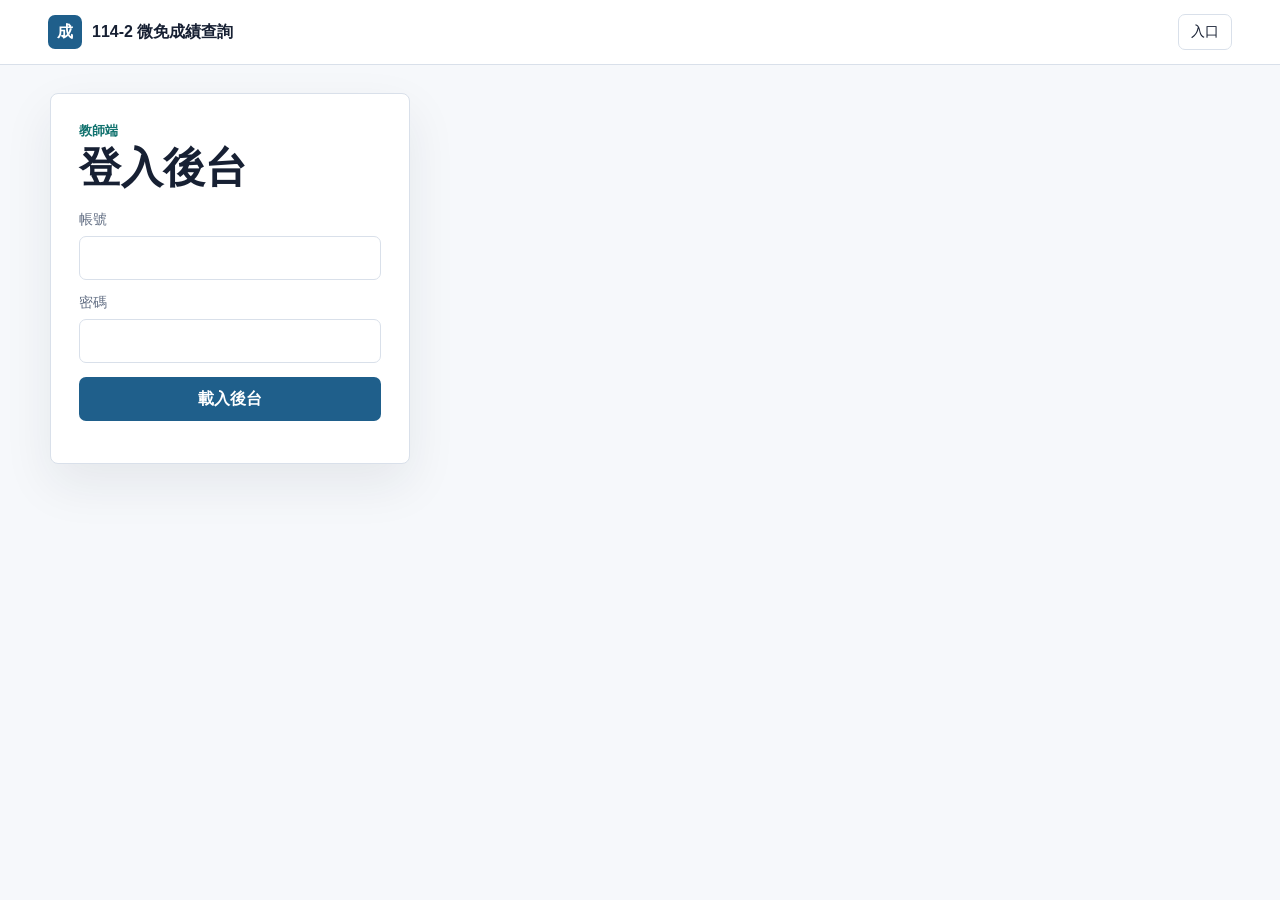
==== admin.html @ 158fa00f "V1" ====
<!doctype html>
<html lang="zh-Hant">
  <head>
    <meta charset="utf-8">
    <meta name="viewport" content="width=device-width, initial-scale=1">
    <title>成績後台</title>
    <link rel="stylesheet" href="assets/styles.css">
    <script defer src="config.js"></script>
    <script defer src="assets/shared.js"></script>
    <script defer src="assets/admin.js"></script>
  </head>
  <body>
    <header class="topbar">
      <a class="brand" href="index.html" aria-label="成績查詢入口">
        <span class="brand-mark">成</span>
        <span id="course-title">成績後台</span>
      </a>
      <nav class="nav">
        <a href="index.html">入口</a>
      </nav>
    </header>

    <main class="shell">
      <section class="workspace admin-layout">
        <div id="admin-gate" class="panel">
          <div class="panel-head">
            <p class="eyebrow">教師端</p>
            <h1>登入後台</h1>
          </div>
          <form id="admin-form" class="form">
            <label>
              <span>帳號</span>
              <input id="admin-user" autocomplete="username" required>
            </label>
            <label>
              <span>密碼</span>
              <input id="admin-password" type="password" autocomplete="current-password" required>
            </label>
            <button type="submit">載入後台</button>
          </form>
          <div id="admin-status" class="status" role="status" aria-live="polite"></div>
        </div>

        <section id="dashboard" class="panel dashboard hidden" aria-live="polite">
          <div class="panel-head row-head">
            <div>
              <p class="eyebrow">後台</p>
              <h2>統計摘要</h2>
            </div>
            <button id="logout-button" class="secondary-action" type="button">登出</button>
          </div>

          <div class="metric-grid">
            <div><span>人數</span><strong id="metric-count">-</strong></div>
            <div><span>平均（90 分）</span><strong id="metric-average">-</strong></div>
            <div><span>最高</span><strong id="metric-max">-</strong></div>
            <div><span>最低</span><strong id="metric-min">-</strong></div>
          </div>

          <h3>權重設定</h3>
          <div id="weights" class="weights"></div>

          <h3>全班成績圖像</h3>
          <div id="distribution-chart" class="distribution-chart"></div>

          <h3>班級 > 學生 > 明細</h3>
          <div id="class-groups" class="class-groups"></div>
        </section>
      </section>
    </main>
  </body>
</html>
---- assets/styles.css ----
:root {
  --ink: #172033;
  --muted: #647085;
  --line: #d9e0ea;
  --paper: #f6f8fb;
  --panel: #ffffff;
  --blue: #1f5f8b;
  --teal: #12736f;
  --amber: #b66a16;
  --danger: #b42318;
  --shadow: 0 20px 50px rgba(23, 32, 51, 0.08);
}

* {
  box-sizing: border-box;
}

body {
  margin: 0;
  min-height: 100vh;
  background: var(--paper);
  color: var(--ink);
  font-family: Arial, "Noto Sans TC", sans-serif;
  letter-spacing: 0;
}

a {
  color: inherit;
}

.topbar {
  position: sticky;
  top: 0;
  z-index: 10;
  display: flex;
  align-items: center;
  justify-content: space-between;
  gap: 20px;
  padding: 14px clamp(18px, 4vw, 48px);
  background: rgba(255, 255, 255, 0.94);
  border-bottom: 1px solid var(--line);
  backdrop-filter: blur(12px);
}

.brand {
  display: inline-flex;
  align-items: center;
  gap: 10px;
  min-width: 0;
  text-decoration: none;
  font-weight: 700;
}

.brand-button {
  border: 0;
  background: transparent;
  color: var(--ink);
  cursor: default;
  font-size: 16px;
  padding: 0;
}

.brand-button:focus-visible {
  outline: 3px solid rgba(31, 95, 139, 0.18);
  border-radius: 7px;
}

.brand-mark {
  display: grid;
  place-items: center;
  width: 34px;
  height: 34px;
  color: white;
  background: var(--blue);
  border-radius: 7px;
}

.nav {
  display: flex;
  align-items: center;
  gap: 8px;
  flex-wrap: wrap;
}

.nav a,
.secondary-button {
  min-height: 36px;
  padding: 8px 12px;
  border: 1px solid var(--line);
  border-radius: 7px;
  background: white;
  color: var(--ink);
  text-decoration: none;
  font-size: 14px;
}

.shell {
  width: min(1180px, calc(100% - 32px));
  margin: 28px auto 64px;
}

.workspace {
  display: grid;
  grid-template-columns: minmax(280px, 420px) minmax(0, 1fr);
  gap: 20px;
  align-items: start;
}

.admin-layout {
  grid-template-columns: minmax(280px, 360px) minmax(0, 1fr);
}

.panel {
  background: var(--panel);
  border: 1px solid var(--line);
  border-radius: 8px;
  box-shadow: var(--shadow);
  padding: clamp(18px, 3vw, 28px);
}

.panel-head {
  margin-bottom: 20px;
}

.panel-head h1,
.panel-head h2 {
  margin: 4px 0 0;
  font-size: clamp(28px, 4vw, 42px);
  line-height: 1.12;
}

.result-panel h3,
.dashboard h3 {
  margin: 24px 0 12px;
  font-size: 17px;
}

.dashboard .panel-head h2 {
  font-size: 28px;
}

.eyebrow {
  margin: 0;
  color: var(--teal);
  font-size: 13px;
  font-weight: 700;
}

.form {
  display: grid;
  gap: 14px;
}

label {
  display: grid;
  gap: 7px;
  color: var(--muted);
  font-size: 14px;
}

input {
  width: 100%;
  min-height: 44px;
  border: 1px solid var(--line);
  border-radius: 7px;
  padding: 10px 12px;
  color: var(--ink);
  font-size: 16px;
}

input:focus {
  outline: 3px solid rgba(31, 95, 139, 0.18);
  border-color: var(--blue);
}

button {
  min-height: 44px;
  border: 0;
  border-radius: 7px;
  background: var(--blue);
  color: white;
  font-size: 16px;
  font-weight: 700;
  cursor: pointer;
}

.brand-button {
  min-height: 0;
  border: 0;
  background: transparent;
  color: var(--ink);
  cursor: default;
  font-size: 16px;
  padding: 0;
}

.secondary-action {
  min-height: 40px;
  border: 1px solid var(--line);
  background: white;
  color: var(--ink);
  padding: 8px 12px;
}

button:disabled {
  opacity: 0.65;
  cursor: wait;
}

.note,
.status {
  margin: 14px 0 0;
  color: var(--muted);
  font-size: 14px;
  line-height: 1.6;
}

.status.error {
  color: var(--danger);
}

.hidden {
  display: none !important;
}

.result-grid,
.metric-grid {
  display: grid;
  grid-template-columns: repeat(3, minmax(0, 1fr));
  gap: 12px;
  margin: 0;
}

.result-grid div,
.metric-grid div {
  min-height: 92px;
  padding: 14px;
  border: 1px solid var(--line);
  border-radius: 8px;
  background: #fbfcfe;
}

dt,
.metric-grid span {
  display: block;
  color: var(--muted);
  font-size: 13px;
}

dd,
.metric-grid strong {
  display: block;
  margin: 8px 0 0;
  color: var(--ink);
  font-size: clamp(22px, 3vw, 32px);
  font-weight: 800;
  overflow-wrap: anywhere;
}

.result-grid .total {
  border-color: rgba(18, 115, 111, 0.35);
  background: #eef8f7;
}

.missing {
  margin-top: 14px;
  padding: 12px 14px;
  border-left: 4px solid var(--amber);
  background: #fff8ed;
  color: #72430f;
}

.row-head {
  display: flex;
  align-items: start;
  justify-content: space-between;
  gap: 16px;
}

.weights {
  display: grid;
  grid-template-columns: repeat(3, minmax(0, 1fr));
  gap: 10px;
}

.weights div {
  padding: 12px;
  border: 1px solid var(--line);
  border-radius: 8px;
}

.weights span {
  display: block;
  color: var(--muted);
  font-size: 13px;
}

.weights strong {
  display: block;
  margin-top: 6px;
  font-size: 22px;
}

.inline-form {
  display: grid;
  grid-template-columns: minmax(180px, 1fr) minmax(180px, 1fr) auto;
  gap: 12px;
  align-items: end;
}

.distribution-chart {
  display: grid;
  gap: 10px;
  padding: 14px;
  border: 1px solid var(--line);
  border-radius: 8px;
  background: #fbfcfe;
}

.bar-row {
  display: grid;
  grid-template-columns: 72px minmax(120px, 1fr) 38px;
  gap: 10px;
  align-items: center;
  color: var(--muted);
  font-size: 13px;
}

.bar-track {
  height: 12px;
  overflow: hidden;
  border-radius: 999px;
  background: #e4eaf2;
}

.bar-fill {
  height: 100%;
  border-radius: inherit;
  background: linear-gradient(90deg, var(--teal), var(--blue));
}

.class-groups {
  display: grid;
  gap: 14px;
}

.class-card,
.student-card {
  border: 1px solid var(--line);
  border-radius: 8px;
  background: #fbfcfe;
}

.class-card > summary,
.student-card > summary {
  display: grid;
  gap: 4px;
  padding: 14px;
  cursor: pointer;
  font-weight: 700;
}

.class-card small,
.student-card small {
  color: var(--muted);
  font-weight: 400;
}

.class-body {
  display: grid;
  gap: 14px;
  padding: 0 14px 14px;
}

.student-stack {
  display: grid;
  gap: 10px;
}

#teacher-dashboard .panel {
  box-shadow: 0 14px 36px rgba(23, 32, 51, 0.07);
}

#teacher-class-tabs button {
  transition: transform 140ms ease, box-shadow 140ms ease, border-color 140ms ease;
}

#teacher-class-tabs button:hover {
  transform: translateY(-1px);
  box-shadow: 0 8px 18px rgba(23, 32, 51, 0.08);
}

#teacher-overview-cards > div,
#teacher-summary-cards > section {
  min-height: 108px;
}

#teacher-summary-cards {
  align-items: stretch;
}

#teacher-student-list > button {
  transition: transform 140ms ease, border-color 140ms ease, box-shadow 140ms ease;
}

#teacher-student-list > button:hover {
  transform: translateY(-1px);
  border-color: rgba(31, 95, 139, 0.35);
  box-shadow: 0 10px 24px rgba(23, 32, 51, 0.08);
}

.student-card {
  background: white;
}

.student-detail-grid {
  display: grid;
  grid-template-columns: repeat(3, minmax(0, 1fr));
  gap: 14px;
  padding: 0 14px 14px;
}

.student-detail-grid h4 {
  margin: 0 0 8px;
}

.table-wrap {
  overflow-x: auto;
  border: 1px solid var(--line);
  border-radius: 8px;
}

.compact-table {
  margin-bottom: 16px;
}

.compact-table table {
  min-width: 520px;
}

.login-dialog {
  width: min(440px, calc(100% - 32px));
  border: 0;
  border-radius: 10px;
  padding: 0;
  box-shadow: var(--shadow);
}

.login-dialog::backdrop {
  background: rgba(15, 23, 42, 0.35);
}

.dialog-card {
  display: grid;
  gap: 14px;
  padding: 24px;
  background: white;
}

.dialog-actions {
  display: flex;
  justify-content: end;
  gap: 10px;
}

.detail-list {
  display: grid;
  gap: 12px;
}

.detail-item {
  border: 1px solid var(--line);
  border-radius: 8px;
  padding: 14px;
  background: #fbfcfe;
}

.detail-item summary {
  cursor: pointer;
  font-weight: 700;
}

.detail-columns {
  display: grid;
  grid-template-columns: repeat(2, minmax(0, 1fr));
  gap: 14px;
  margin-top: 14px;
}

.mini-list {
  display: grid;
  gap: 6px;
  margin: 0;
  padding: 0;
  list-style: none;
  color: var(--muted);
  font-size: 14px;
}

table {
  width: 100%;
  min-width: 760px;
  border-collapse: collapse;
  background: white;
}

th,
td {
  padding: 10px 12px;
  border-bottom: 1px solid var(--line);
  text-align: left;
  white-space: nowrap;
}

th {
  background: #eef3f8;
  font-size: 13px;
}

td {
  font-size: 14px;
}

@media (max-width: 860px) {
  .workspace,
  .admin-layout {
    grid-template-columns: 1fr;
  }

  .result-grid,
  .metric-grid,
  .weights,
  .inline-form,
  .detail-columns,
  .student-detail-grid {
    grid-template-columns: 1fr;
  }

  .row-head {
    display: grid;
  }
}

@media (max-width: 640px) {
  .login-dialog {
    width: 100%;
    max-width: none;
    margin: auto 0 0;
    border-radius: 16px 16px 0 0;
  }
}
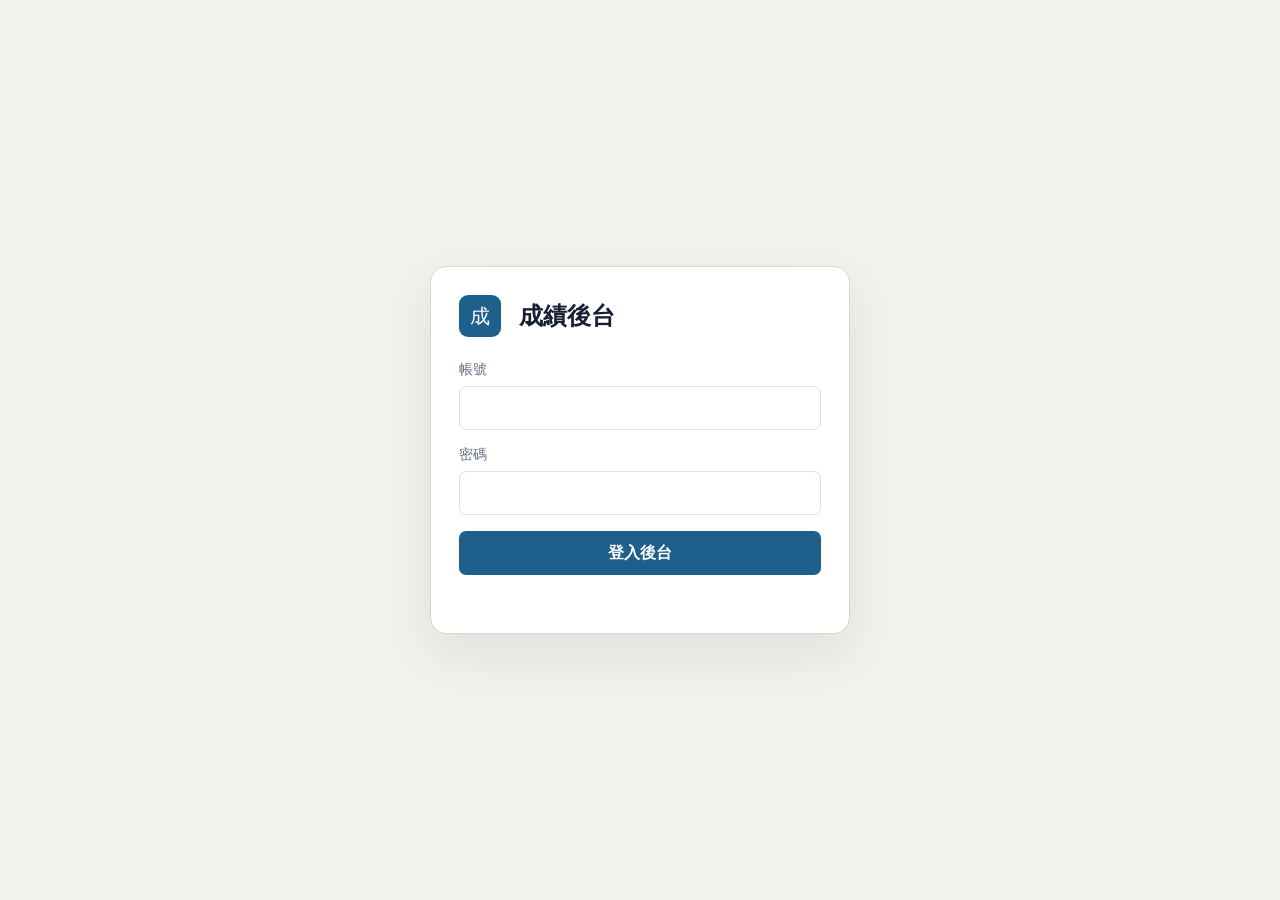
==== commit 4b86af8d: "V2" ====
--- a/admin.html
+++ b/admin.html
@@ -9,64 +9,113 @@
     <script defer src="assets/shared.js"></script>
     <script defer src="assets/admin.js"></script>
   </head>
-  <body>
-    <header class="topbar">
-      <a class="brand" href="index.html" aria-label="成績查詢入口">
-        <span class="brand-mark">成</span>
-        <span id="course-title">成績後台</span>
-      </a>
-      <nav class="nav">
-        <a href="index.html">入口</a>
-      </nav>
-    </header>
+  <body class="admin-page">
+    <section id="admin-gate" class="admin-login-screen">
+      <form id="admin-form" class="admin-login-card">
+        <div class="teacher-brand">
+          <span class="brand-mark">成</span>
+          <strong>成績後台</strong>
+        </div>
+        <label>
+          <span>帳號</span>
+          <input id="admin-user" autocomplete="username" required>
+        </label>
+        <label>
+          <span>密碼</span>
+          <input id="admin-password" type="password" autocomplete="current-password" required>
+        </label>
+        <button type="submit">登入後台</button>
+        <div id="admin-status" class="status" role="status" aria-live="polite"></div>
+      </form>
+    </section>
 
-    <main class="shell">
-      <section class="workspace admin-layout">
-        <div id="admin-gate" class="panel">
-          <div class="panel-head">
-            <p class="eyebrow">教師端</p>
-            <h1>登入後台</h1>
+    <section id="dashboard" class="teacher-dashboard hidden" aria-live="polite">
+      <div class="teacher-app">
+        <header class="teacher-app-header">
+          <div class="teacher-brand" aria-label="成績後台">
+            <span class="brand-mark">成</span>
+            <strong>成績後台</strong>
           </div>
-          <form id="admin-form" class="form">
-            <label>
-              <span>帳號</span>
-              <input id="admin-user" autocomplete="username" required>
-            </label>
-            <label>
-              <span>密碼</span>
-              <input id="admin-password" type="password" autocomplete="current-password" required>
-            </label>
-            <button type="submit">載入後台</button>
-          </form>
-          <div id="admin-status" class="status" role="status" aria-live="polite"></div>
+          <div class="teacher-header-actions">
+            <span id="teacher-alert-count" class="teacher-alert-pill">0 名示警</span>
+            <button id="logout-button" class="teacher-logout-button" type="button">登出</button>
+          </div>
+        </header>
+
+        <section id="teacher-selection-bar" class="teacher-selection-bar hidden">
+          <div class="teacher-step-control">
+            <span class="teacher-step-label">1. 選擇考試</span>
+            <div class="teacher-select-group">
+              <label class="teacher-select-label">
+                <span>類別</span>
+                <select id="teacher-exam-category-select"></select>
+              </label>
+              <label id="teacher-exam-detail-label" class="teacher-select-label hidden">
+                <span>第幾次</span>
+                <select id="teacher-exam-detail-select"></select>
+              </label>
+            </div>
+          </div>
+          <div id="teacher-class-step" class="teacher-step-control hidden">
+            <span class="teacher-step-label">2. 選擇範圍</span>
+            <div id="teacher-class-tabs" class="teacher-tabs"></div>
+          </div>
+        </section>
+
+        <div id="teacher-status" class="status" role="status" aria-live="polite"></div>
+        <div id="teacher-empty-state" class="teacher-empty-state hidden">請先選擇考試項目或學期總分。</div>
+
+        <div id="teacher-metric-cards" class="teacher-metric-grid hidden"></div>
+
+        <div class="teacher-analysis-grid hidden">
+          <section class="teacher-card teacher-chart-card">
+            <div class="teacher-card-head">
+              <h3 id="teacher-chart-title">分數分布</h3>
+            </div>
+            <div id="teacher-histogram" class="teacher-histogram"></div>
+            <div class="teacher-legend">
+              <span><i class="legend-normal"></i>正常</span>
+              <span><i class="legend-deviation"></i>均值偏差</span>
+              <span><i class="legend-fixed"></i>低於門檻</span>
+            </div>
+          </section>
+
+          <section class="teacher-card teacher-alert-settings">
+            <h3>示警設定</h3>
+            <div id="teacher-alert-settings"></div>
+          </section>
         </div>
 
-        <section id="dashboard" class="panel dashboard hidden" aria-live="polite">
-          <div class="panel-head row-head">
-            <div>
-              <p class="eyebrow">後台</p>
-              <h2>統計摘要</h2>
+        <div id="teacher-alert-banner" class="teacher-alert-banner hidden"></div>
+
+        <section class="teacher-card teacher-table-card hidden">
+          <div class="teacher-table-head">
+            <h3 id="teacher-table-title">明細</h3>
+            <div class="teacher-filter-buttons">
+              <button id="teacher-export-class" type="button">匯出全部成績</button>
+              <button id="teacher-show-all" type="button">全部</button>
+              <button id="teacher-show-alerts" type="button">示警</button>
             </div>
-            <button id="logout-button" class="secondary-action" type="button">登出</button>
           </div>
-
-          <div class="metric-grid">
-            <div><span>人數</span><strong id="metric-count">-</strong></div>
-            <div><span>平均（90 分）</span><strong id="metric-average">-</strong></div>
-            <div><span>最高</span><strong id="metric-max">-</strong></div>
-            <div><span>最低</span><strong id="metric-min">-</strong></div>
+          <div class="teacher-table-wrap">
+            <table class="teacher-table">
+              <thead>
+                <tr>
+                  <th></th>
+                  <th>姓名</th>
+                  <th><button class="sort-button" type="button" data-sort-key="score">本次</button></th>
+                  <th>班級排名</th>
+                  <th>全校排名</th>
+                  <th class="term-total-column">學期總分</th>
+                  <th>狀態</th>
+                  <th></th>
+                </tr>
+              </thead>
+              <tbody id="teacher-student-rows"></tbody>
+            </table>
           </div>
-
-          <h3>權重設定</h3>
-          <div id="weights" class="weights"></div>
-
-          <h3>全班成績圖像</h3>
-          <div id="distribution-chart" class="distribution-chart"></div>
-
-          <h3>班級 > 學生 > 明細</h3>
-          <div id="class-groups" class="class-groups"></div>
         </section>
-      </section>
-    </main>
+      </div>
+    </section>
   </body>
 </html>
--- a/assets/styles.css
+++ b/assets/styles.css
@@ -24,6 +24,10 @@
   letter-spacing: 0;
 }
 
+body.admin-page {
+  background: #f3f1ec;
+}
+
 a {
   color: inherit;
 }
@@ -106,8 +110,18 @@
   align-items: start;
 }
 
-.admin-layout {
-  grid-template-columns: minmax(280px, 360px) minmax(0, 1fr);
+.student-workspace {
+  min-height: calc(100vh - 150px);
+  grid-template-columns: minmax(280px, 460px);
+  justify-content: center;
+  align-content: center;
+}
+
+.student-workspace.has-result {
+  min-height: auto;
+  grid-template-columns: minmax(280px, 420px) minmax(0, 1fr);
+  justify-content: stretch;
+  align-content: start;
 }
 
 .panel {
@@ -377,36 +391,661 @@
   gap: 10px;
 }
 
-#teacher-dashboard .panel {
-  box-shadow: 0 14px 36px rgba(23, 32, 51, 0.07);
-}
-
-#teacher-class-tabs button {
-  transition: transform 140ms ease, box-shadow 140ms ease, border-color 140ms ease;
-}
-
-#teacher-class-tabs button:hover {
-  transform: translateY(-1px);
-  box-shadow: 0 8px 18px rgba(23, 32, 51, 0.08);
-}
-
-#teacher-overview-cards > div,
-#teacher-summary-cards > section {
-  min-height: 108px;
-}
-
-#teacher-summary-cards {
-  align-items: stretch;
-}
-
-#teacher-student-list > button {
-  transition: transform 140ms ease, border-color 140ms ease, box-shadow 140ms ease;
-}
-
-#teacher-student-list > button:hover {
-  transform: translateY(-1px);
-  border-color: rgba(31, 95, 139, 0.35);
-  box-shadow: 0 10px 24px rgba(23, 32, 51, 0.08);
+.admin-login-screen {
+  min-height: 100vh;
+  display: grid;
+  place-items: center;
+  padding: 24px;
+  background: #f3f1ec;
+}
+
+.admin-login-card {
+  width: min(420px, 100%);
+  display: grid;
+  gap: 16px;
+  padding: 28px;
+  border: 1px solid #d8d7d2;
+  border-radius: 16px;
+  background: #fff;
+  box-shadow: 0 20px 50px rgba(21, 21, 21, 0.08);
+}
+
+.admin-login-card .teacher-brand {
+  margin-bottom: 8px;
+}
+
+.admin-back-link {
+  justify-self: center;
+  color: #647085;
+  text-decoration: none;
+  font-weight: 700;
+}
+
+.teacher-dashboard {
+  margin: 0;
+}
+
+.teacher-app {
+  min-height: 100vh;
+  background: #f3f1ec;
+  color: #151515;
+}
+
+.teacher-app-header {
+  position: sticky;
+  top: 0;
+  z-index: 20;
+  display: flex;
+  align-items: center;
+  justify-content: space-between;
+  gap: 24px;
+  min-height: 96px;
+  padding: 22px clamp(20px, 3vw, 36px);
+  border: 1px solid #d8d7d2;
+  border-radius: 0 0 0 0;
+  background: rgba(255, 255, 255, 0.95);
+  backdrop-filter: blur(14px);
+}
+
+.teacher-brand {
+  display: inline-flex;
+  align-items: center;
+  gap: 18px;
+  min-width: max-content;
+  font-size: 24px;
+}
+
+.teacher-brand .brand-mark {
+  width: 42px;
+  height: 42px;
+  border-radius: 9px;
+  font-size: 20px;
+}
+
+.teacher-header-actions {
+  display: flex;
+  align-items: center;
+  gap: 12px;
+  min-width: 0;
+}
+
+.teacher-alert-pill {
+  min-width: max-content;
+  border-radius: 999px;
+  padding: 8px 16px;
+  background: #fde8e8;
+  color: #9c2020;
+  font-size: 18px;
+  font-weight: 700;
+}
+
+.teacher-tabs {
+  display: flex;
+  gap: 10px;
+  max-width: 48vw;
+  overflow-x: auto;
+  padding: 2px;
+}
+
+.teacher-tabs button,
+.teacher-filter-buttons button,
+.teacher-logout-button {
+  min-height: 58px;
+  border: 1px solid #c9c8c4;
+  border-radius: 14px;
+  background: #fff;
+  color: #151515;
+  padding: 0 28px;
+  font-size: 22px;
+}
+
+.teacher-tabs button.active {
+  border-color: #8f8e89;
+  box-shadow: inset 0 0 0 1px #8f8e89;
+}
+
+.teacher-logout-button {
+  min-width: 90px;
+  background: #efeee9;
+  font-weight: 800;
+}
+
+.teacher-app > .status {
+  width: min(100% - 48px, 1400px);
+  margin: 18px auto 0;
+}
+
+.teacher-selection-bar {
+  display: grid;
+  gap: 14px;
+  width: min(100% - 48px, 1400px);
+  margin: 24px auto 0;
+  padding: 18px;
+  border: 1px solid #d8d7d2;
+  border-radius: 14px;
+  background: #fff;
+}
+
+.teacher-step-control {
+  display: grid;
+  grid-template-columns: 130px minmax(0, 1fr);
+  align-items: center;
+  gap: 18px;
+}
+
+.teacher-step-label {
+  color: #647085;
+  font-size: 17px;
+  font-weight: 800;
+}
+
+.teacher-selection-bar .teacher-select-group {
+  justify-content: start;
+}
+
+.teacher-selection-bar .teacher-tabs {
+  max-width: 100%;
+}
+
+.teacher-empty-state {
+  display: grid;
+  place-items: center;
+  width: min(100% - 48px, 1400px);
+  min-height: 260px;
+  margin: 28px auto;
+  border: 1px dashed #c9c8c4;
+  border-radius: 14px;
+  background: rgba(255, 255, 255, 0.62);
+  color: #647085;
+  font-size: 24px;
+  font-weight: 800;
+}
+
+.teacher-metric-grid,
+.teacher-analysis-grid,
+.teacher-alert-banner,
+.teacher-table-card {
+  width: min(100% - 48px, 1400px);
+  margin-left: auto;
+  margin-right: auto;
+}
+
+.teacher-metric-grid {
+  display: grid;
+  grid-template-columns: repeat(4, minmax(0, 1fr));
+  gap: 16px;
+  padding-top: 28px;
+}
+
+.teacher-metric-card,
+.teacher-card {
+  border: 1px solid #d8d7d2;
+  border-radius: 14px;
+  background: #fff;
+}
+
+.teacher-metric-card {
+  min-height: 110px;
+  padding: 22px 24px;
+}
+
+.teacher-metric-card span {
+  display: block;
+  color: #3f3f3c;
+  font-size: 18px;
+  font-weight: 700;
+}
+
+.teacher-metric-card strong {
+  display: block;
+  margin-top: 10px;
+  font-size: 38px;
+  line-height: 1;
+}
+
+.teacher-analysis-grid {
+  display: grid;
+  grid-template-columns: minmax(0, 1fr) 360px;
+  gap: 24px;
+  margin-top: 24px;
+}
+
+.teacher-card {
+  padding: 28px;
+}
+
+.teacher-card h3 {
+  margin: 0;
+  font-size: 24px;
+}
+
+.teacher-card-head {
+  display: flex;
+  align-items: start;
+  justify-content: space-between;
+  gap: 24px;
+}
+
+.teacher-select-group {
+  display: flex;
+  align-items: center;
+  justify-content: end;
+  gap: 12px;
+  flex-wrap: wrap;
+}
+
+.teacher-select-label {
+  display: grid;
+  grid-template-columns: auto auto;
+  align-items: center;
+  gap: 16px;
+  color: #333;
+  font-size: 18px;
+  font-weight: 700;
+}
+
+.teacher-select-label select {
+  min-width: 140px;
+  max-width: 260px;
+  min-height: 58px;
+  border: 1px solid #bfbebb;
+  border-radius: 14px;
+  padding: 0 44px 0 22px;
+  background: white;
+  color: #151515;
+  font-size: 22px;
+  font-weight: 700;
+}
+
+.teacher-histogram {
+  display: grid;
+  grid-template-columns: repeat(7, minmax(56px, 1fr));
+  gap: 10px;
+  align-items: end;
+  min-height: 230px;
+  padding-top: 34px;
+}
+
+.teacher-bin {
+  display: grid;
+  grid-template-rows: 28px 140px 26px;
+  gap: 8px;
+  align-items: end;
+  text-align: center;
+  color: #3f3f3c;
+  font-size: 16px;
+}
+
+.teacher-bin-count {
+  font-weight: 700;
+}
+
+.teacher-bin-bar {
+  width: min(70%, 82px);
+  min-height: 0;
+  justify-self: center;
+  border-radius: 9px 9px 3px 3px;
+  background: #a9a0ee;
+  transition: height 0.18s ease;
+}
+
+.teacher-bin-bar.warn {
+  background: #f0a329;
+}
+
+.teacher-bin-bar.danger {
+  background: #e54b4b;
+}
+
+.teacher-legend {
+  display: flex;
+  gap: 16px;
+  flex-wrap: wrap;
+  margin-top: 10px;
+  color: #333;
+  font-size: 16px;
+  font-weight: 700;
+}
+
+.teacher-legend span {
+  display: inline-flex;
+  align-items: center;
+  gap: 7px;
+}
+
+.teacher-legend i {
+  width: 14px;
+  height: 14px;
+  border-radius: 3px;
+}
+
+.legend-normal {
+  background: #a9a0ee;
+}
+
+.legend-deviation {
+  background: #f0a329;
+}
+
+.legend-fixed {
+  background: #e54b4b;
+}
+
+.teacher-alert-settings {
+  display: grid;
+  align-content: start;
+  gap: 28px;
+}
+
+.alert-control {
+  display: grid;
+  gap: 12px;
+}
+
+.control-label {
+  justify-self: start;
+  border: 1px solid #c9c8c4;
+  border-radius: 12px;
+  padding: 8px 14px;
+  background: #fff;
+  font-weight: 700;
+}
+
+.range-row,
+.alert-input-row {
+  display: grid;
+  grid-template-columns: auto 1fr auto;
+  align-items: center;
+  gap: 12px;
+  font-size: 18px;
+  font-weight: 700;
+}
+
+.range-row input {
+  min-height: 0;
+  padding: 0;
+  accent-color: #a9a0ee;
+}
+
+.alert-input-row input {
+  width: 110px;
+  min-height: 48px;
+  border: 1px solid #c9c8c4;
+  border-radius: 10px;
+  padding: 8px 12px;
+  color: #151515;
+  font-size: 22px;
+  font-weight: 800;
+  text-align: center;
+}
+
+.alert-divider {
+  height: 1px;
+  background: #ddd9d2;
+}
+
+.teacher-alert-banner {
+  display: flex;
+  align-items: center;
+  gap: 16px;
+  margin-top: 24px;
+  padding: 18px 24px;
+  border: 1px solid #ff7a7a;
+  border-radius: 14px;
+  background: #fdeaea;
+  color: #991f1f;
+  font-size: 22px;
+  font-weight: 800;
+}
+
+.teacher-alert-banner strong {
+  display: grid;
+  place-items: center;
+  width: 24px;
+  height: 24px;
+  border: 2px solid currentColor;
+  border-radius: 999px;
+  font-size: 16px;
+}
+
+.teacher-table-card {
+  margin-top: 34px;
+  margin-bottom: 28px;
+}
+
+.teacher-table-head {
+  display: flex;
+  align-items: start;
+  justify-content: space-between;
+  gap: 18px;
+  margin-bottom: 22px;
+}
+
+.teacher-filter-buttons {
+  display: flex;
+  gap: 10px;
+}
+
+.teacher-filter-buttons button {
+  min-width: 112px;
+}
+
+.teacher-filter-buttons button.active {
+  border-color: #8f8e89;
+  box-shadow: inset 0 0 0 1px #8f8e89;
+}
+
+.teacher-table-wrap {
+  overflow-x: auto;
+}
+
+.teacher-table {
+  min-width: 1040px;
+  border-collapse: collapse;
+}
+
+.teacher-table th {
+  background: white;
+  color: #3f3f3c;
+  font-size: 18px;
+}
+
+.sort-button {
+  border: 0;
+  background: transparent;
+  color: inherit;
+  padding: 0;
+  font: inherit;
+  font-weight: 800;
+  cursor: pointer;
+}
+
+.sort-button.active {
+  color: var(--blue);
+}
+
+.teacher-table td {
+  padding: 14px 16px;
+  font-size: 22px;
+  vertical-align: middle;
+}
+
+.teacher-table td small {
+  display: block;
+  margin-top: 4px;
+  color: #77736d;
+  font-size: 13px;
+}
+
+.teacher-table tr {
+  cursor: pointer;
+}
+
+.teacher-table tr.is-open {
+  background: #f8fafc;
+}
+
+.student-avatar {
+  display: grid;
+  place-items: center;
+  width: 38px;
+  height: 38px;
+  border-radius: 999px;
+  font-size: 18px;
+  font-weight: 800;
+}
+
+.color-0 { background: #b9dcff; color: #144a7a; }
+.color-1 { background: #9ee3ce; color: #11604e; }
+.color-2 { background: #ffc0ad; color: #893723; }
+.color-3 { background: #c8b8ff; color: #5140a4; }
+.color-4 { background: #ffc96f; color: #734800; }
+.color-5 { background: #b9df85; color: #44691f; }
+.color-6 { background: #ea86ad; color: #7f2044; }
+.color-7 { background: #9fd3ff; color: #18577f; }
+
+.status-badge {
+  display: inline-flex;
+  align-items: center;
+  min-width: 86px;
+  justify-content: center;
+  border-radius: 999px;
+  padding: 6px 14px;
+  font-size: 16px;
+  font-weight: 800;
+}
+
+.status-badge.ok {
+  background: #dff7ed;
+  color: #075d47;
+}
+
+.status-badge.danger {
+  background: #fbe7e7;
+  color: #982323;
+}
+
+.row-arrow {
+  color: #363633;
+  font-size: 34px !important;
+  text-align: right;
+}
+
+.student-inline-detail-row td {
+  padding: 0 16px 20px;
+  background: #f8fafc;
+  white-space: normal;
+}
+
+.student-inline-detail {
+  display: grid;
+  gap: 18px;
+  border: 1px solid #d8e0ea;
+  border-radius: 12px;
+  padding: 22px;
+  background: #fff;
+}
+
+.inline-detail-head {
+  display: flex;
+  align-items: start;
+  justify-content: space-between;
+  gap: 20px;
+}
+
+.inline-detail-head strong {
+  display: block;
+  margin-top: 4px;
+  font-size: 28px;
+}
+
+.inline-detail-eyebrow {
+  color: #12736f;
+  font-size: 14px;
+  font-weight: 800;
+}
+
+.inline-selected-score {
+  display: grid;
+  justify-items: end;
+  gap: 4px;
+  min-width: 180px;
+}
+
+.inline-selected-score span,
+.inline-selected-score small {
+  color: #647085;
+  font-size: 14px;
+  font-weight: 800;
+}
+
+.inline-selected-score strong {
+  margin: 0;
+  font-size: 34px;
+}
+
+.inline-score-grid {
+  display: grid;
+  grid-template-columns: repeat(auto-fit, minmax(180px, 1fr));
+  gap: 10px;
+}
+
+.inline-score-item,
+.inline-detail-card,
+.inline-detail-empty {
+  display: grid;
+  gap: 4px;
+  border: 1px solid var(--line);
+  border-radius: 8px;
+  padding: 12px 14px;
+  background: #fff;
+}
+
+.inline-score-item span,
+.inline-detail-card span {
+  color: #647085;
+  font-size: 14px;
+  font-weight: 700;
+}
+
+.inline-score-item span small {
+  display: block;
+  margin-top: 2px;
+  font-size: 12px;
+  font-weight: 600;
+}
+
+.inline-score-item strong,
+.inline-detail-card strong {
+  font-size: 20px;
+}
+
+.inline-detail-card small,
+.inline-detail-empty {
+  color: #647085;
+  font-size: 13px;
+}
+
+.inline-total {
+  background: #eaf7f5;
+  border-color: #a8d6d0;
+}
+
+.inline-detail-columns {
+  display: grid;
+  grid-template-columns: repeat(2, minmax(0, 1fr));
+  gap: 14px;
+}
+
+.inline-detail-section h4 {
+  margin: 0 0 10px;
+  font-size: 17px;
+}
+
+.inline-detail-card-grid {
+  display: grid;
+  grid-template-columns: repeat(auto-fit, minmax(150px, 1fr));
+  gap: 10px;
 }
 
 .student-card {
@@ -438,29 +1077,8 @@
   min-width: 520px;
 }
 
-.login-dialog {
-  width: min(440px, calc(100% - 32px));
-  border: 0;
-  border-radius: 10px;
-  padding: 0;
-  box-shadow: var(--shadow);
-}
-
-.login-dialog::backdrop {
-  background: rgba(15, 23, 42, 0.35);
-}
-
-.dialog-card {
-  display: grid;
-  gap: 14px;
-  padding: 24px;
-  background: white;
-}
-
-.dialog-actions {
-  display: flex;
-  justify-content: end;
-  gap: 10px;
+.quiz-detail-table {
+  min-width: 640px;
 }
 
 .detail-list {
@@ -522,8 +1140,54 @@
 }
 
 @media (max-width: 860px) {
-  .workspace,
-  .admin-layout {
+  .workspace {
+    grid-template-columns: 1fr;
+  }
+
+  .teacher-app-header {
+    position: static;
+    display: grid;
+    gap: 16px;
+  }
+
+  .teacher-header-actions {
+    display: grid;
+    width: 100%;
+  }
+
+  .teacher-tabs {
+    max-width: 100%;
+  }
+
+  .teacher-step-control {
+    grid-template-columns: 1fr;
+  }
+
+  .teacher-metric-grid,
+  .teacher-analysis-grid {
+    grid-template-columns: 1fr;
+  }
+
+  .teacher-metric-grid,
+  .teacher-analysis-grid,
+  .teacher-alert-banner,
+  .teacher-table-card,
+  .teacher-selection-bar,
+  .teacher-empty-state {
+    width: min(100% - 28px, 1400px);
+  }
+
+  .teacher-card-head,
+  .teacher-table-head,
+  .inline-detail-head {
+    display: grid;
+  }
+
+  .inline-selected-score {
+    justify-items: start;
+  }
+
+  .inline-detail-columns {
     grid-template-columns: 1fr;
   }
 
@@ -541,11 +1205,711 @@
   }
 }
 
-@media (max-width: 640px) {
-  .login-dialog {
-    width: 100%;
-    max-width: none;
-    margin: auto 0 0;
-    border-radius: 16px 16px 0 0;
+/* ====================== 方案 B：儀表板卡片風格擴充 ====================== */
+
+.warn-panel {
+  display: grid;
+  grid-template-columns: repeat(auto-fit, minmax(220px, 1fr));
+  gap: 12px;
+  margin-bottom: 8px;
+}
+
+.warn-card {
+  padding: 14px 16px;
+  border: 1px solid var(--line);
+  border-radius: 10px;
+  background: white;
+}
+
+.warn-card-head {
+  display: flex;
+  align-items: center;
+  gap: 10px;
+  margin-bottom: 12px;
+}
+
+.warn-card-head strong {
+  flex: 1;
+  font-size: 14px;
+  font-weight: 700;
+}
+
+.warn-dot {
+  display: inline-block;
+  width: 10px;
+  height: 10px;
+  border-radius: 50%;
+}
+
+.warn-dot-amber { background: #f1b35a; }
+.warn-dot-red { background: #e07a73; }
+
+.switch {
+  position: relative;
+  display: inline-block;
+  width: 36px;
+  height: 20px;
+}
+
+.switch input {
+  opacity: 0;
+  width: 0;
+  height: 0;
+  margin: 0;
+  min-height: 0;
+}
+
+.switch span {
+  position: absolute;
+  inset: 0;
+  background: #d3d8e0;
+  border-radius: 20px;
+  cursor: pointer;
+  transition: background 0.15s;
+}
+
+.switch span::before {
+  content: "";
+  position: absolute;
+  top: 2px;
+  left: 2px;
+  width: 16px;
+  height: 16px;
+  background: white;
+  border-radius: 50%;
+  transition: left 0.15s;
+}
+
+.switch input:checked + span {
+  background: var(--blue);
+}
+
+.switch input:checked + span::before {
+  left: 18px;
+}
+
+.warn-card-body {
+  display: flex;
+  align-items: center;
+  gap: 8px;
+  color: var(--muted);
+  font-size: 14px;
+}
+
+.warn-card-body input[type="number"] {
+  width: 64px;
+  min-height: 32px;
+  padding: 4px 8px;
+  font-size: 14px;
+  font-weight: 700;
+  color: var(--ink);
+  text-align: center;
+  border-radius: 6px;
+}
+
+.class-groups {
+  display: grid;
+  gap: 18px;
+}
+
+.class-board {
+  border: 1px solid var(--line);
+  border-radius: 12px;
+  background: white;
+  padding: 18px 20px;
+  box-shadow: 0 6px 20px rgba(23, 32, 51, 0.04);
+}
+
+.board-head {
+  display: flex;
+  align-items: flex-start;
+  justify-content: space-between;
+  gap: 14px;
+  margin-bottom: 14px;
+  padding-bottom: 14px;
+  border-bottom: 1px solid var(--line);
+}
+
+.board-head-title {
+  display: grid;
+  gap: 4px;
+  min-width: 0;
+}
+
+.board-head-title h3 {
+  margin: 0 !important;
+  font-size: 18px;
+  font-weight: 700;
+}
+
+.board-meta {
+  color: var(--muted);
+  font-size: 13px;
+}
+
+.board-head-actions {
+  display: inline-flex;
+  align-items: center;
+  gap: 10px;
+  flex-shrink: 0;
+}
+
+.alert-pill {
+  display: none;
+  font-size: 12px;
+  font-weight: 700;
+  padding: 4px 10px;
+  border-radius: 999px;
+  background: #fee4e2;
+  color: var(--danger);
+}
+
+.alert-pill.is-visible {
+  display: inline-flex;
+}
+
+.board-export {
+  min-height: 36px;
+  padding: 6px 14px;
+  font-size: 13px;
+  font-weight: 700;
+  color: var(--ink);
+  background: white;
+  border: 1px solid var(--line);
+  border-radius: 8px;
+  cursor: pointer;
+  transition: border-color 0.15s, background 0.15s;
+}
+
+.board-export:hover {
+  border-color: var(--blue);
+  background: #f4f8fb;
+}
+
+.exam-picker {
+  display: flex;
+  gap: 12px;
+  flex-wrap: wrap;
+  margin-bottom: 14px;
+}
+
+.picker-group {
+  display: inline-flex;
+  align-items: center;
+  gap: 8px;
+  padding: 6px 10px;
+  border: 1px solid var(--line);
+  border-radius: 8px;
+  background: #fbfcfe;
+}
+
+.picker-group.is-hidden {
+  display: none;
+}
+
+.picker-group label {
+  margin: 0;
+  font-size: 13px;
+  color: var(--muted);
+  font-weight: 700;
+}
+
+.picker-group select {
+  min-height: 32px;
+  padding: 4px 8px;
+  font-size: 14px;
+  border: 1px solid var(--line);
+  border-radius: 6px;
+  background: white;
+  color: var(--ink);
+  cursor: pointer;
+}
+
+.metric-row {
+  display: grid;
+  grid-template-columns: repeat(4, minmax(0, 1fr));
+  gap: 10px;
+  margin-bottom: 14px;
+}
+
+.metric-tile {
+  padding: 12px 14px;
+  border-radius: 10px;
+  background: #f6f8fb;
+}
+
+.metric-tile span {
+  display: block;
+  color: var(--muted);
+  font-size: 12px;
+  font-weight: 400;
+}
+
+.metric-tile strong {
+  display: block;
+  margin-top: 4px;
+  font-size: 22px;
+  font-weight: 700;
+  color: var(--ink);
+}
+
+.dist-card {
+  padding: 14px 16px;
+  border-radius: 10px;
+  background: #fbfcfe;
+  border: 1px solid var(--line);
+  margin-bottom: 14px;
+}
+
+.dist-card-head {
+  display: flex;
+  align-items: center;
+  justify-content: space-between;
+  gap: 10px;
+  margin-bottom: 10px;
+}
+
+.dist-card-head strong {
+  font-size: 14px;
+  font-weight: 700;
+}
+
+.dist-legend {
+  display: inline-flex;
+  gap: 12px;
+  flex-wrap: wrap;
+  font-size: 12px;
+  color: var(--muted);
+}
+
+.dist-legend-item {
+  display: inline-flex;
+  align-items: center;
+  gap: 4px;
+}
+
+.dist-dot {
+  width: 8px;
+  height: 8px;
+  border-radius: 2px;
+}
+
+.dist-dot-ok { background: #98b9d4; }
+.dist-dot-warn { background: #f1b35a; }
+.dist-dot-danger { background: #e07a73; }
+
+.dist-bars {
+  display: flex;
+  align-items: flex-end;
+  gap: 4px;
+  height: 100px;
+}
+
+.dist-col {
+  flex: 1;
+  display: flex;
+  flex-direction: column;
+  align-items: center;
+  gap: 4px;
+  height: 100%;
+  justify-content: flex-end;
+}
+
+.dist-bar {
+  width: 100%;
+  min-height: 3px;
+  border-radius: 3px 3px 0 0;
+  background: #98b9d4;
+  transition: height 0.2s ease;
+}
+
+.dist-bar-warn { background: #f1b35a; }
+.dist-bar-danger { background: #e07a73; }
+
+.dist-count {
+  font-size: 11px;
+  color: var(--muted);
+  min-height: 14px;
+}
+
+.dist-label {
+  font-size: 11px;
+  color: var(--muted);
+}
+
+.alert-strips {
+  display: grid;
+  gap: 8px;
+  margin-bottom: 14px;
+}
+
+.alert-strips:empty {
+  display: none;
+}
+
+.alert-strip {
+  display: flex;
+  align-items: flex-start;
+  gap: 10px;
+  padding: 10px 14px;
+  border-radius: 8px;
+  font-size: 14px;
+  line-height: 1.6;
+}
+
+.alert-strip strong {
+  font-weight: 700;
+}
+
+.alert-strip-danger {
+  background: #fef3f2;
+  border: 1px solid #fecdca;
+  color: var(--danger);
+}
+
+.alert-strip-warn {
+  background: #fff8ed;
+  border: 1px solid #f7d8a3;
+  color: #72430f;
+}
+
+.alert-strip-icon {
+  display: inline-flex;
+  align-items: center;
+  justify-content: center;
+  width: 22px;
+  height: 22px;
+  border-radius: 50%;
+  font-weight: 700;
+  font-size: 13px;
+  flex-shrink: 0;
+}
+
+.alert-strip-danger .alert-strip-icon {
+  background: var(--danger);
+  color: white;
+}
+
+.alert-strip-warn .alert-strip-icon {
+  background: var(--amber);
+  color: white;
+}
+
+.student-toolbar {
+  display: flex;
+  align-items: center;
+  justify-content: space-between;
+  margin-bottom: 10px;
+}
+
+.student-toolbar-title {
+  font-size: 14px;
+  font-weight: 700;
+  color: var(--ink);
+}
+
+.filter-pills {
+  display: inline-flex;
+  gap: 6px;
+}
+
+.filter-pill {
+  min-height: 0;
+  padding: 6px 12px;
+  border: 1px solid var(--line);
+  border-radius: 999px;
+  background: white;
+  color: var(--muted);
+  font-size: 12px;
+  font-weight: 700;
+  cursor: pointer;
+}
+
+.filter-pill.is-active {
+  background: var(--blue);
+  color: white;
+  border-color: var(--blue);
+}
+
+.student-stack {
+  display: grid;
+  gap: 8px;
+}
+
+.empty-note {
+  margin: 0;
+  padding: 16px;
+  text-align: center;
+  color: var(--muted);
+  font-size: 13px;
+  background: #fbfcfe;
+  border-radius: 8px;
+}
+
+.student-row {
+  border: 1px solid var(--line);
+  border-radius: 10px;
+  background: white;
+  transition: border-color 0.15s;
+}
+
+.student-row[open] {
+  border-color: var(--blue);
+}
+
+.student-row > summary {
+  display: grid;
+  gap: 6px;
+  padding: 12px 16px;
+  cursor: pointer;
+  list-style: none;
+}
+
+.student-row > summary::-webkit-details-marker {
+  display: none;
+}
+
+.student-row-main {
+  display: flex;
+  align-items: center;
+  justify-content: space-between;
+  gap: 12px;
+}
+
+.student-row-name {
+  display: inline-flex;
+  align-items: center;
+  gap: 10px;
+  flex-wrap: wrap;
+  min-width: 0;
+}
+
+.seat-no {
+  display: inline-flex;
+  align-items: center;
+  justify-content: center;
+  min-width: 28px;
+  height: 22px;
+  padding: 0 6px;
+  background: #eef3f8;
+  color: var(--muted);
+  border-radius: 5px;
+  font-size: 12px;
+  font-weight: 700;
+}
+
+.student-row-name strong {
+  font-size: 15px;
+  color: var(--ink);
+  font-weight: 700;
+}
+
+.student-row-score {
+  display: inline-flex;
+  flex-direction: column;
+  align-items: flex-end;
+  gap: 0;
+  flex-shrink: 0;
+}
+
+.score-label {
+  color: var(--muted);
+  font-size: 11px;
+}
+
+.score-value {
+  font-size: 22px;
+  font-weight: 700;
+  color: var(--ink);
+}
+
+.score-value-warn { color: var(--amber); }
+.score-value-danger { color: var(--danger); }
+
+.student-row-meta {
+  display: flex;
+  flex-wrap: wrap;
+  align-items: center;
+  gap: 4px 14px;
+  color: var(--muted);
+  font-size: 12px;
+}
+
+.row-chevron {
+  margin-left: auto;
+  font-size: 12px;
+  transition: transform 0.15s;
+}
+
+.student-row[open] .row-chevron {
+  transform: rotate(180deg);
+}
+
+.status-pill {
+  display: inline-flex;
+  align-items: center;
+  padding: 2px 10px;
+  border-radius: 999px;
+  font-size: 11px;
+  font-weight: 700;
+}
+
+.pill-ok {
+  background: #e7f5ec;
+  color: #1f6d3a;
+}
+
+.pill-warn {
+  background: #fff3dc;
+  color: var(--amber);
+}
+
+.pill-danger {
+  background: #fee4e2;
+  color: var(--danger);
+}
+
+.student-detail {
+  padding: 0 16px 16px;
+  display: grid;
+  gap: 14px;
+}
+
+.detail-block {
+  background: #fbfcfe;
+  border: 1px solid var(--line);
+  border-radius: 8px;
+  padding: 12px 14px;
+}
+
+.detail-block h4 {
+  margin: 0 0 10px;
+  font-size: 13px;
+  font-weight: 700;
+  color: var(--ink);
+}
+
+.detail-tile-grid {
+  display: grid;
+  grid-template-columns: repeat(auto-fit, minmax(110px, 1fr));
+  gap: 8px;
+}
+
+.detail-tile {
+  background: white;
+  border: 1px solid var(--line);
+  border-radius: 6px;
+  padding: 8px 10px;
+}
+
+.detail-tile span {
+  display: block;
+  color: var(--muted);
+  font-size: 11px;
+}
+
+.detail-tile strong {
+  display: block;
+  margin-top: 2px;
+  font-size: 16px;
+  font-weight: 700;
+  color: var(--ink);
+}
+
+.detail-tile-emphasis {
+  background: #eef8f7;
+  border-color: rgba(18, 115, 111, 0.35);
+}
+
+.detail-tile-emphasis strong {
+  color: var(--teal);
+}
+
+.detail-meta {
+  margin: 10px 0 0;
+  color: var(--muted);
+  font-size: 12px;
+  line-height: 1.6;
+}
+
+.detail-missing {
+  color: var(--amber);
+  font-weight: 700;
+}
+
+.detail-cols {
+  display: grid;
+  grid-template-columns: repeat(2, minmax(0, 1fr));
+  gap: 14px;
+}
+
+.detail-list {
+  margin: 0;
+  padding: 0;
+  list-style: none;
+  display: grid;
+  gap: 4px;
+}
+
+.detail-list li {
+  display: flex;
+  align-items: center;
+  justify-content: space-between;
+  gap: 8px;
+  padding: 6px 8px;
+  background: white;
+  border: 1px solid var(--line);
+  border-radius: 5px;
+  font-size: 13px;
+  flex-wrap: wrap;
+}
+
+.detail-list li.is-current-item {
+  border-color: var(--blue);
+  background: #eef5fa;
+}
+
+.detail-name {
+  flex: 1;
+  min-width: 0;
+  color: var(--ink);
+  word-break: break-all;
+}
+
+.detail-score {
+  font-weight: 700;
+  color: var(--ink);
+  min-width: 48px;
+  text-align: right;
+}
+
+.detail-extra {
+  color: var(--muted);
+  font-size: 11px;
+  flex-basis: 100%;
+}
+
+.detail-empty {
+  justify-content: center;
+  color: var(--muted);
+  font-style: italic;
+}
+
+@media (max-width: 720px) {
+  .metric-row {
+    grid-template-columns: repeat(2, minmax(0, 1fr));
   }
-}
+  .detail-cols {
+    grid-template-columns: 1fr;
+  }
+  .board-head {
+    flex-direction: column;
+  }
+  .student-row-main {
+    flex-direction: column;
+    align-items: flex-start;
+  }
+  .student-row-score {
+    align-items: flex-start;
+  }
+}
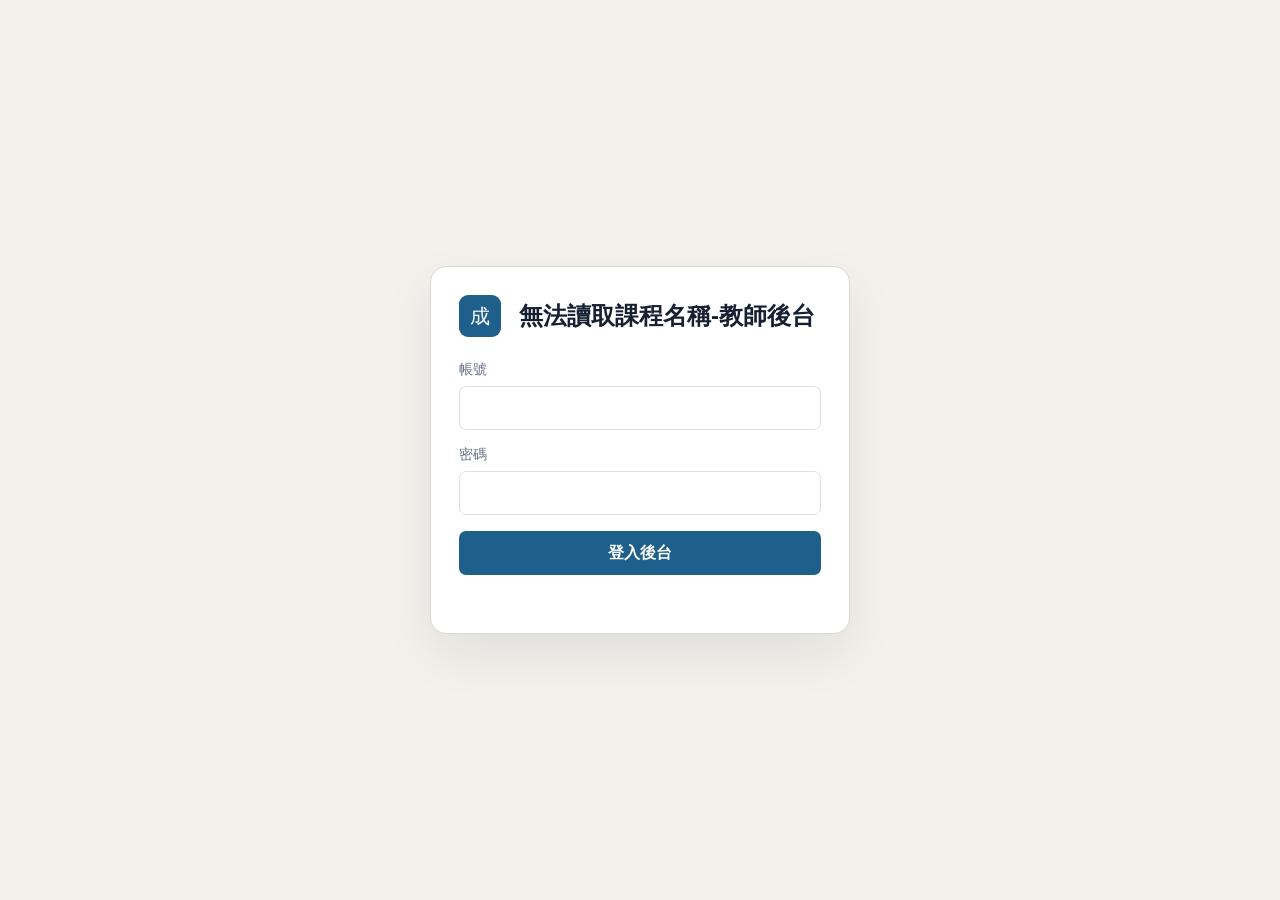
==== commit 5e3eb9a8: "V5" ====
--- a/admin.html
+++ b/admin.html
@@ -3,7 +3,7 @@
   <head>
     <meta charset="utf-8">
     <meta name="viewport" content="width=device-width, initial-scale=1">
-    <title>成績後台</title>
+    <title>教師後台</title>
     <link rel="stylesheet" href="assets/styles.css">
     <script defer src="config.js"></script>
     <script defer src="assets/shared.js"></script>
@@ -14,7 +14,7 @@
       <form id="admin-form" class="admin-login-card">
         <div class="teacher-brand">
           <span class="brand-mark">成</span>
-          <strong>成績後台</strong>
+          <strong>教師後台</strong>
         </div>
         <label>
           <span>帳號</span>
@@ -32,9 +32,9 @@
     <section id="dashboard" class="teacher-dashboard hidden" aria-live="polite">
       <div class="teacher-app">
         <header class="teacher-app-header">
-          <div class="teacher-brand" aria-label="成績後台">
+          <div class="teacher-brand" aria-label="教師後台">
             <span class="brand-mark">成</span>
-            <strong>成績後台</strong>
+            <strong>教師後台</strong>
           </div>
           <div class="teacher-header-actions">
             <span id="teacher-alert-count" class="teacher-alert-pill">0 名示警</span>
--- a/assets/styles.css
+++ b/assets/styles.css
@@ -55,6 +55,12 @@
   font-weight: 700;
 }
 
+.brand span:last-child,
+.teacher-brand strong {
+  min-width: 0;
+  overflow-wrap: anywhere;
+}
+
 .brand-button {
   border: 0;
   background: transparent;
@@ -451,11 +457,21 @@
   display: inline-flex;
   align-items: center;
   gap: 18px;
-  min-width: max-content;
+  min-width: 0;
+  max-width: 100%;
   font-size: 24px;
 }
 
+.teacher-app-header .teacher-brand {
+  flex: 1 1 auto;
+}
+
+.teacher-brand strong {
+  line-height: 1.25;
+}
+
 .teacher-brand .brand-mark {
+  flex: 0 0 auto;
   width: 42px;
   height: 42px;
   border-radius: 9px;
@@ -463,6 +479,7 @@
 }
 
 .teacher-header-actions {
+  flex: 0 0 auto;
   display: flex;
   align-items: center;
   gap: 12px;
@@ -824,6 +841,8 @@
 .teacher-filter-buttons {
   display: flex;
   gap: 10px;
+  flex-wrap: wrap;
+  justify-content: end;
 }
 
 .teacher-filter-buttons button {
@@ -1144,6 +1163,19 @@
     grid-template-columns: 1fr;
   }
 
+  .shell {
+    width: min(100% - 24px, 1180px);
+    margin-top: 18px;
+  }
+
+  .student-workspace {
+    min-height: calc(100vh - 120px);
+  }
+
+  .student-workspace.has-result {
+    grid-template-columns: 1fr;
+  }
+
   .teacher-app-header {
     position: static;
     display: grid;
@@ -1151,7 +1183,8 @@
   }
 
   .teacher-header-actions {
-    display: grid;
+    display: flex;
+    flex-wrap: wrap;
     width: 100%;
   }
 
@@ -1183,6 +1216,20 @@
     display: grid;
   }
 
+  .teacher-filter-buttons {
+    justify-content: start;
+  }
+
+  .teacher-select-label {
+    grid-template-columns: 1fr;
+    gap: 8px;
+  }
+
+  .teacher-select-label select {
+    width: 100%;
+    max-width: none;
+  }
+
   .inline-selected-score {
     justify-items: start;
   }
@@ -1202,6 +1249,67 @@
 
   .row-head {
     display: grid;
+  }
+}
+
+@media (max-width: 520px) {
+  .topbar {
+    padding: 12px 14px;
+  }
+
+  .teacher-app-header {
+    padding: 16px 14px;
+  }
+
+  .teacher-brand {
+    gap: 12px;
+    font-size: 20px;
+  }
+
+  .teacher-brand .brand-mark {
+    width: 38px;
+    height: 38px;
+  }
+
+  .teacher-metric-grid {
+    grid-template-columns: repeat(2, minmax(0, 1fr));
+  }
+
+  .teacher-metric-card strong {
+    font-size: 30px;
+  }
+
+  .teacher-card {
+    padding: 18px;
+  }
+
+  .teacher-histogram {
+    grid-template-columns: repeat(7, minmax(32px, 1fr));
+    gap: 6px;
+    min-height: 190px;
+  }
+
+  .teacher-bin {
+    grid-template-rows: 24px 112px 24px;
+    font-size: 12px;
+  }
+
+  .teacher-legend {
+    font-size: 13px;
+  }
+
+  .alert-input-row {
+    grid-template-columns: 1fr auto auto;
+    font-size: 16px;
+  }
+
+  .alert-input-row input {
+    width: 88px;
+  }
+
+  .teacher-filter-buttons button {
+    min-width: 0;
+    flex: 1 1 120px;
   }
 }
 
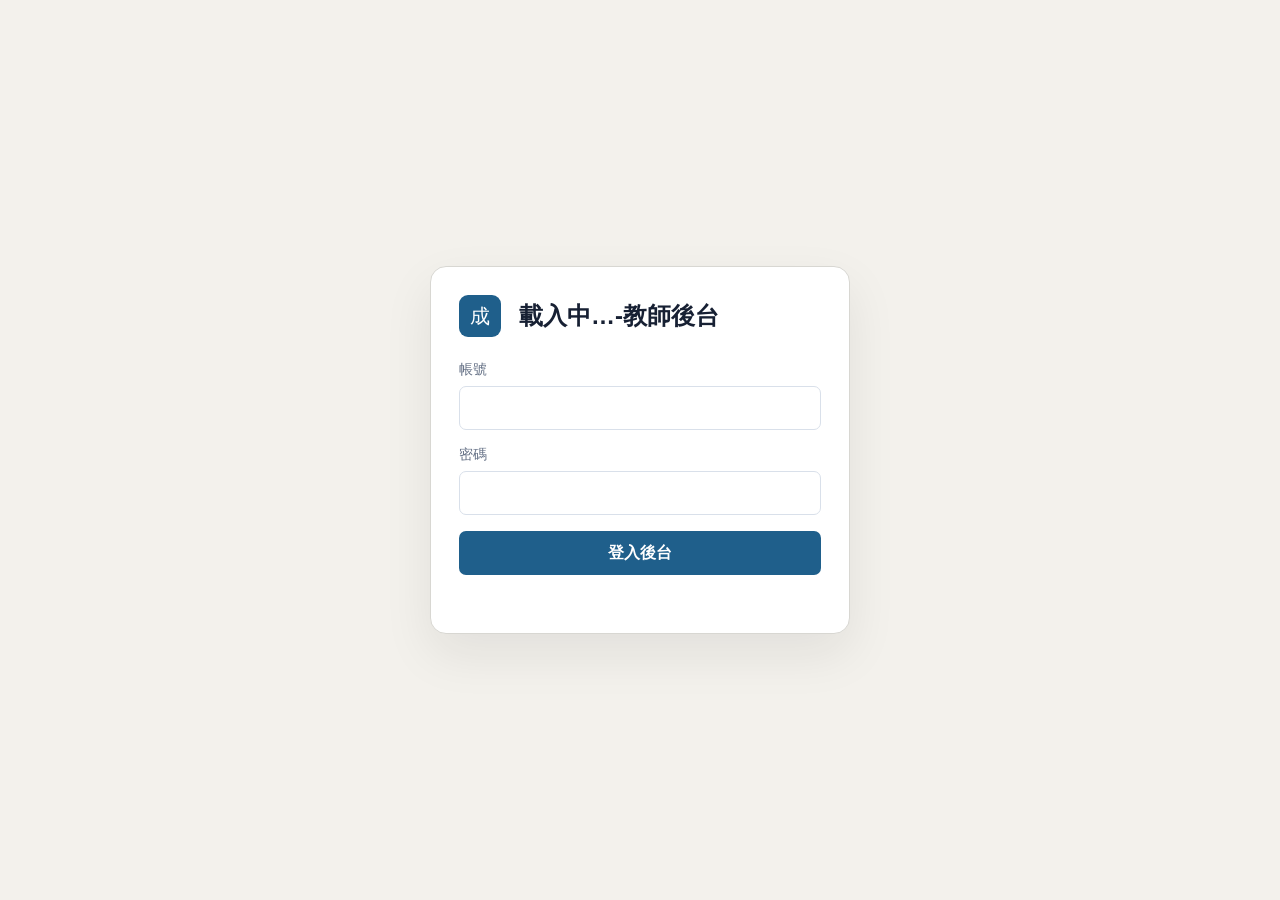
==== commit cc2bd662: "新增班級排行" ====
--- a/admin.html
+++ b/admin.html
@@ -3,7 +3,7 @@
   <head>
     <meta charset="utf-8">
     <meta name="viewport" content="width=device-width, initial-scale=1">
-    <title>教師後台</title>
+    <title>載入中…-教師後台</title>
     <link rel="stylesheet" href="assets/styles.css">
     <script defer src="config.js"></script>
     <script defer src="assets/shared.js"></script>
@@ -14,7 +14,7 @@
       <form id="admin-form" class="admin-login-card">
         <div class="teacher-brand">
           <span class="brand-mark">成</span>
-          <strong>教師後台</strong>
+          <strong>載入中…-教師後台</strong>
         </div>
         <label>
           <span>帳號</span>
@@ -32,9 +32,9 @@
     <section id="dashboard" class="teacher-dashboard hidden" aria-live="polite">
       <div class="teacher-app">
         <header class="teacher-app-header">
-          <div class="teacher-brand" aria-label="教師後台">
+          <div class="teacher-brand" aria-label="載入中…-教師後台">
             <span class="brand-mark">成</span>
-            <strong>教師後台</strong>
+            <strong>載入中…-教師後台</strong>
           </div>
           <div class="teacher-header-actions">
             <span id="teacher-alert-count" class="teacher-alert-pill">0 名示警</span>
@@ -63,6 +63,63 @@
         </section>
 
         <div id="teacher-status" class="status" role="status" aria-live="polite"></div>
+        <section id="teacher-completion-module" class="teacher-card teacher-completion-module hidden">
+          <div class="teacher-card-head">
+            <h3>線上小考完成度</h3>
+            <span id="completion-role-note" class="teacher-muted-note"></span>
+          </div>
+          <div class="completion-admin-grid">
+            <section class="completion-settings-panel">
+              <h4>完成度設定</h4>
+              <div id="completion-settings-box"></div>
+            </section>
+            <section class="completion-ranking-panel">
+              <h4>班級完成度排行</h4>
+              <div id="completion-ranking-status" class="status"></div>
+              <div class="teacher-table-wrap">
+                <table class="teacher-table completion-admin-table">
+                  <thead>
+                    <tr>
+                      <th>排名</th>
+                      <th>班級</th>
+                      <th>完成率</th>
+                      <th>進度</th>
+                      <th>平均分</th>
+                      <th></th>
+                    </tr>
+                  </thead>
+                  <tbody id="completion-class-rows"></tbody>
+                </table>
+              </div>
+            </section>
+          </div>
+          <section id="completion-student-section" class="completion-student-section hidden">
+            <div class="teacher-table-head">
+              <h4 id="completion-student-title">學生完成度明細</h4>
+              <div class="teacher-filter-buttons">
+                <button id="completion-filter-all" type="button">全部</button>
+                <button id="completion-filter-done" type="button">已全部完成</button>
+                <button id="completion-filter-not-done" type="button">未全數完成</button>
+              </div>
+            </div>
+            <div class="teacher-table-wrap">
+              <table class="teacher-table completion-student-table">
+                <thead>
+                  <tr>
+                    <th>班級</th>
+                    <th>學號</th>
+                    <th>姓名</th>
+                    <th>完成率</th>
+                    <th>已完成測驗</th>
+                    <th>未完成測驗</th>
+                    <th>狀態</th>
+                  </tr>
+                </thead>
+                <tbody id="completion-student-rows"></tbody>
+              </table>
+            </div>
+          </section>
+        </section>
         <div id="teacher-empty-state" class="teacher-empty-state hidden">請先選擇考試項目或學期總分。</div>
 
         <div id="teacher-metric-cards" class="teacher-metric-grid hidden"></div>
--- a/assets/styles.css
+++ b/assets/styles.css
@@ -40,7 +40,8 @@
   align-items: center;
   justify-content: space-between;
   gap: 20px;
-  padding: 14px clamp(18px, 4vw, 48px);
+  min-height: 112px;
+  padding: 22px clamp(22px, 4vw, 56px);
   background: rgba(255, 255, 255, 0.94);
   border-bottom: 1px solid var(--line);
   backdrop-filter: blur(12px);
@@ -49,13 +50,15 @@
 .brand {
   display: inline-flex;
   align-items: center;
-  gap: 10px;
+  gap: 16px;
   min-width: 0;
+  max-width: min(100%, 980px);
   text-decoration: none;
   font-weight: 700;
 }
 
-.brand span:last-child,
+.brand-copy,
+.brand-title,
 .teacher-brand strong {
   min-width: 0;
   overflow-wrap: anywhere;
@@ -78,11 +81,33 @@
 .brand-mark {
   display: grid;
   place-items: center;
-  width: 34px;
-  height: 34px;
+  flex: 0 0 auto;
+  width: 56px;
+  height: 56px;
   color: white;
   background: var(--blue);
-  border-radius: 7px;
+  border-radius: 10px;
+  font-size: 26px;
+  line-height: 1;
+}
+
+.brand-copy {
+  display: grid;
+  gap: 4px;
+  text-align: left;
+}
+
+.brand-kicker {
+  color: var(--teal);
+  font-size: 14px;
+  line-height: 1;
+}
+
+.brand-title {
+  color: var(--ink);
+  font-size: clamp(28px, 3vw, 42px);
+  font-weight: 800;
+  line-height: 1.15;
 }
 
 .nav {
@@ -142,6 +167,10 @@
   margin-bottom: 20px;
 }
 
+.compact-head {
+  margin-bottom: 10px;
+}
+
 .panel-head h1,
 .panel-head h2 {
   margin: 4px 0 0;
@@ -581,6 +610,7 @@
 .teacher-metric-grid,
 .teacher-analysis-grid,
 .teacher-alert-banner,
+.teacher-completion-module,
 .teacher-table-card {
   width: min(100% - 48px, 1400px);
   margin-left: auto;
@@ -641,6 +671,97 @@
   align-items: start;
   justify-content: space-between;
   gap: 24px;
+}
+
+.teacher-muted-note {
+  color: #647085;
+  font-size: 15px;
+  font-weight: 700;
+  line-height: 1.5;
+}
+
+.teacher-completion-module {
+  margin-top: 28px;
+}
+
+.completion-admin-grid {
+  display: grid;
+  grid-template-columns: 360px minmax(0, 1fr);
+  gap: 24px;
+  margin-top: 22px;
+}
+
+.completion-settings-panel,
+.completion-ranking-panel,
+.completion-student-section {
+  min-width: 0;
+}
+
+.completion-settings-panel h4,
+.completion-ranking-panel h4,
+.completion-student-section h4 {
+  margin: 0 0 14px;
+  font-size: 20px;
+}
+
+.completion-score-field {
+  margin-bottom: 16px;
+}
+
+.completion-setting-group {
+  display: grid;
+  gap: 8px;
+  margin-top: 14px;
+}
+
+.completion-setting-title {
+  color: #151515;
+  font-size: 16px;
+  font-weight: 800;
+}
+
+.completion-quiz-list {
+  display: grid;
+  gap: 8px;
+  max-height: 280px;
+  overflow: auto;
+  padding: 10px;
+  border: 1px solid #d8d7d2;
+  border-radius: 10px;
+  background: #fbfcfe;
+}
+
+.completion-checkbox {
+  display: flex;
+  grid-template-columns: none;
+  align-items: center;
+  gap: 10px;
+  color: #151515;
+  font-size: 15px;
+  font-weight: 700;
+}
+
+.completion-checkbox input {
+  width: 18px;
+  min-height: 18px;
+}
+
+#completion-save-button {
+  width: 100%;
+  margin-top: 14px;
+}
+
+.completion-admin-table,
+.completion-student-table {
+  min-width: 760px;
+}
+
+.completion-view-button {
+  min-width: max-content;
+}
+
+.completion-student-section {
+  margin-top: 26px;
 }
 
 .teacher-select-group {
@@ -944,6 +1065,11 @@
   color: #982323;
 }
 
+.status-badge.warn {
+  background: #fff2d7;
+  color: #805100;
+}
+
 .row-arrow {
   color: #363633;
   font-size: 34px !important;
@@ -1094,6 +1220,34 @@
 
 .compact-table table {
   min-width: 520px;
+}
+
+.completion-rank-panel {
+  margin-top: 24px;
+}
+
+.completion-rank-table {
+  min-width: 680px;
+}
+
+.rank-medal {
+  font-weight: 800;
+}
+
+.completion-progress {
+  width: min(180px, 36vw);
+  height: 8px;
+  margin-top: 7px;
+  overflow: hidden;
+  border-radius: 999px;
+  background: #e4ebf3;
+}
+
+.completion-progress span {
+  display: block;
+  height: 100%;
+  border-radius: inherit;
+  background: linear-gradient(90deg, var(--teal), var(--blue));
 }
 
 .quiz-detail-table {
@@ -1192,6 +1346,10 @@
     max-width: 100%;
   }
 
+  .completion-admin-grid {
+    grid-template-columns: 1fr;
+  }
+
   .teacher-step-control {
     grid-template-columns: 1fr;
   }
@@ -1204,6 +1362,7 @@
   .teacher-metric-grid,
   .teacher-analysis-grid,
   .teacher-alert-banner,
+  .teacher-completion-module,
   .teacher-table-card,
   .teacher-selection-bar,
   .teacher-empty-state {
@@ -1254,7 +1413,27 @@
 
 @media (max-width: 520px) {
   .topbar {
-    padding: 12px 14px;
+    min-height: 92px;
+    padding: 14px;
+  }
+
+  .brand {
+    gap: 12px;
+  }
+
+  .brand-mark {
+    width: 48px;
+    height: 48px;
+    border-radius: 9px;
+    font-size: 22px;
+  }
+
+  .brand-kicker {
+    font-size: 12px;
+  }
+
+  .brand-title {
+    font-size: 24px;
   }
 
   .teacher-app-header {
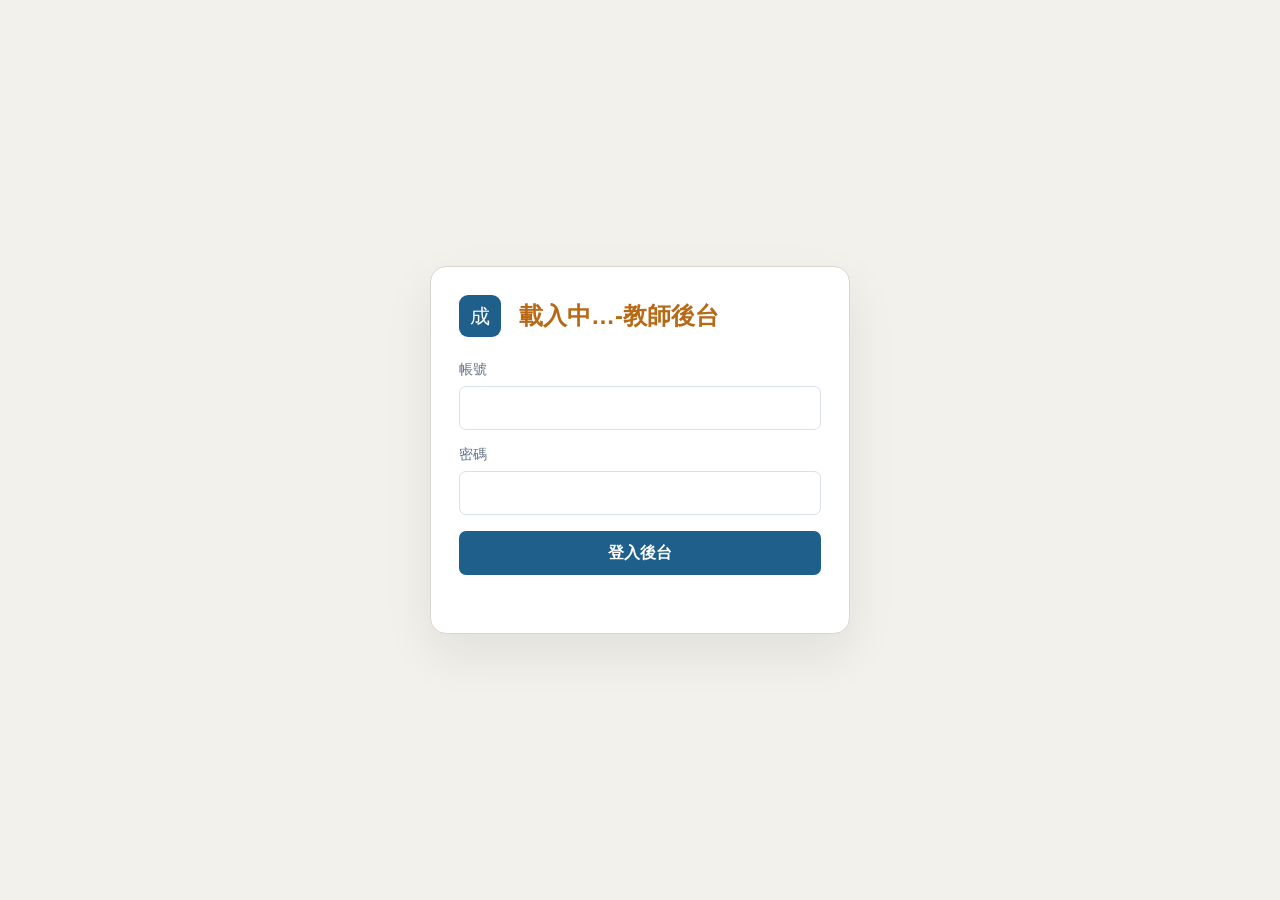
==== commit 415036bd: "改字" ====
--- a/admin.html
+++ b/admin.html
@@ -14,7 +14,7 @@
       <form id="admin-form" class="admin-login-card">
         <div class="teacher-brand">
           <span class="brand-mark">成</span>
-          <strong>載入中…-教師後台</strong>
+          <strong class="title-loading">載入中…-教師後台</strong>
         </div>
         <label>
           <span>帳號</span>
@@ -34,7 +34,7 @@
         <header class="teacher-app-header">
           <div class="teacher-brand" aria-label="載入中…-教師後台">
             <span class="brand-mark">成</span>
-            <strong>載入中…-教師後台</strong>
+            <strong class="title-loading">載入中…-教師後台</strong>
           </div>
           <div class="teacher-header-actions">
             <span id="teacher-alert-count" class="teacher-alert-pill">0 名示警</span>
--- a/assets/styles.css
+++ b/assets/styles.css
@@ -110,6 +110,24 @@
   line-height: 1.15;
 }
 
+.title-loading {
+  display: inline-block;
+  color: var(--amber) !important;
+  animation: loadingTitleFloat 1.2s ease-in-out infinite;
+}
+
+@keyframes loadingTitleFloat {
+  0%, 100% {
+    opacity: 0.58;
+    transform: translateY(0);
+  }
+
+  50% {
+    opacity: 1;
+    transform: translateY(-3px);
+  }
+}
+
 .nav {
   display: flex;
   align-items: center;
@@ -142,10 +160,11 @@
 }
 
 .student-workspace {
-  min-height: calc(100vh - 150px);
+  min-height: auto;
+  margin-top: 24px;
   grid-template-columns: minmax(280px, 460px);
   justify-content: center;
-  align-content: center;
+  align-content: start;
 }
 
 .student-workspace.has-result {
@@ -1223,7 +1242,7 @@
 }
 
 .completion-rank-panel {
-  margin-top: 24px;
+  margin-top: 0;
 }
 
 .completion-rank-table {
